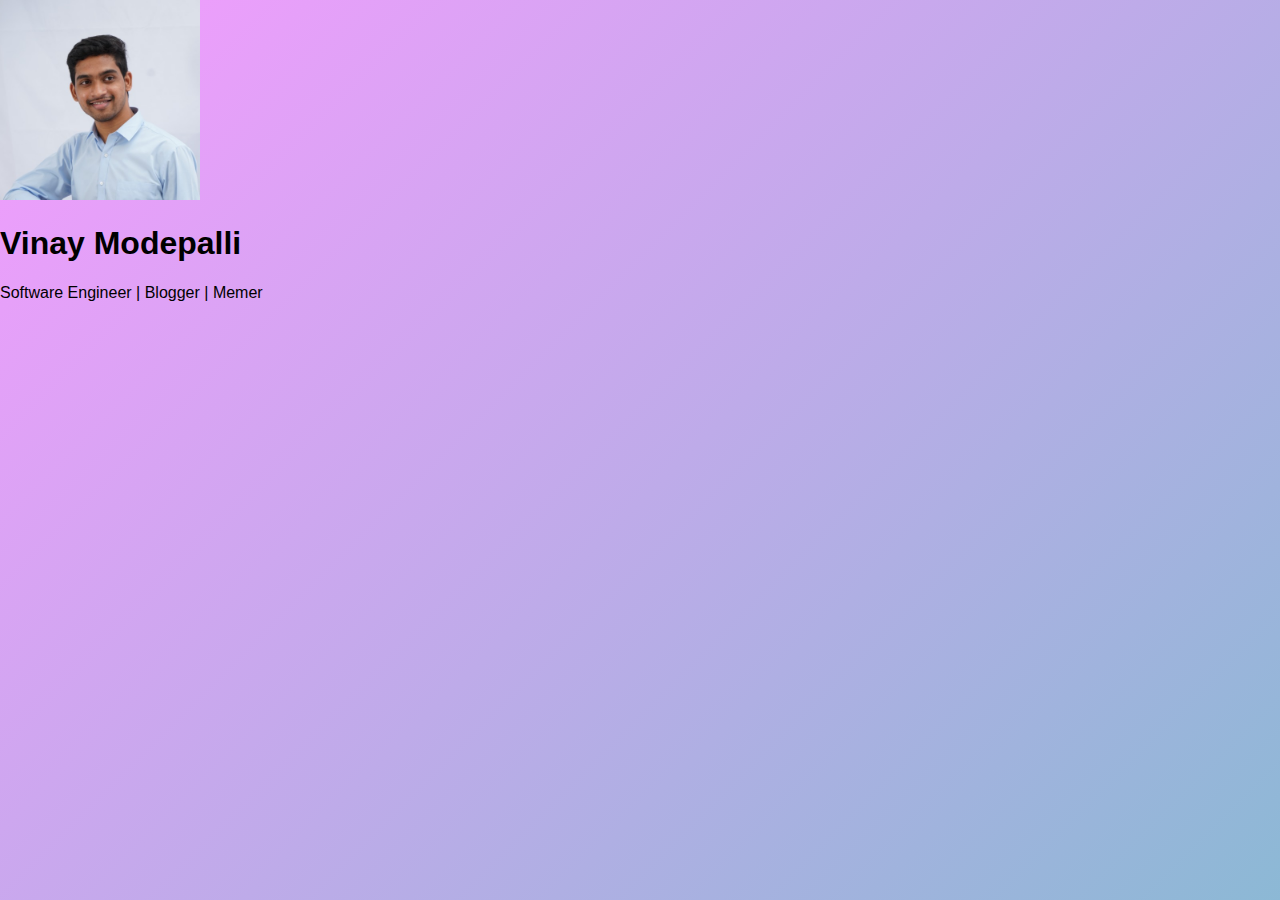
==== index.html @ 12bc7163 "First commit" ====
<!doctype html>
<html lang="en">
  <head>
    <meta charset="utf-8">
    <meta name="viewport" content="width=device-width, initial-scale=1">
    <title>Vinay Modepalli</title>
    <link href="https://cdn.jsdelivr.net/npm/bootstrap@5.2.0/dist/css/bootstrap.min.css" rel="stylesheet" integrity="sha384-gH2yIJqKdNHPEq0n4Mqa/HGKIhSkIHeL5AyhkYV8i59U5AR6csBvApHHNl/vI1Bx" crossorigin="anonymous">
    <link rel="stylesheet" href="https://cdnjs.cloudflare.com/ajax/libs/font-awesome/6.1.2/css/all.min.css" integrity="sha512-1sCRPdkRXhBV2PBLUdRb4tMg1w2YPf37qatUFeS7zlBy7jJI8Lf4VHwWfZZfpXtYSLy85pkm9GaYVYMfw5BC1A==" crossorigin="anonymous" referrerpolicy="no-referrer" />
    <link rel="stylesheet" href="style.css">
    <style>
        
    </style>
  </head>
  <body>

    <!--Navbar Begin-
    <nav class="navbar navbar-expand-lg bg-light">
        <div class="container">
          <a class="navbar-brand" href="#">Vinay Modepalli</a>
          <button class="navbar-toggler" type="button" data-bs-toggle="collapse" data-bs-target="#navbarTogglerDemo02" aria-controls="navbarTogglerDemo02" aria-expanded="false" aria-label="Toggle navigation">
            <span class="navbar-toggler-icon"></span>
          </button>
          <div class="collapse navbar-collapse" id="navbarTogglerDemo02">
            <ul class="navbar-nav ms-auto mb-2 mb-lg-0">
                <!--changed above class from me-auto to ms-auto--><!--
              <li class="nav-item">
                <a class="nav-link active" aria-current="page" href="#">Home</a>
              </li>
              <li class="nav-item">
                <a class="nav-link" href="#">Link</a>
              </li>
              <li class="nav-item">
                <a class="nav-link disabled">Disabled</a>
              </li>
            </ul>

          </div>
        </div>
      </nav>
    --><!--Navbar End-->
    <div class="wrapper">
    <section class="container-fluid h-100 d-flex align-items-center justify-content-center home " id="home" style="background-color: #Fff">
        <div class="row">
            <div class="col my-auto text-center text-light">
                <div class="header-img mb-4 ">
                    <img src="/img/vinay.jpg" class="rounded-circle img-fluid shadow-lg" width="200px" alt="">
                </div>
                <h1 class="">Vinay Modepalli</h1>
                <p class="my-2 poppins-200">Software Engineer | Blogger | Memer</p>
                <div class="social mt-4">
                    <a href="" target="_blank"><i class="fa-solid fa-envelope"></i></a>
                    <a href="" target="_blank"><i class="fa-brands fa-github"></i></a>
                    <a href="" target="_blank"><i class="fa-brands fa-linkedin"></i></a>
                    <a href="" target="_blank"><i class="fa-brands fa-twitter"></i></a>
                    <a href="" target="_blank"><i class="fa-brands fa-instagram"></i></a>
                    <a href="" target="_blank"><i class="fa-brands fa-youtube"></i></a>
                    <a href="" target="_blank"><i class="fa-solid fa-notebook"></i></a>
                </div>
            </div>
        </div>
    </section>

    <!--About Begin-->
    <section class="container-fluid h-100 d-flex align-items-center justify-content-center " id="home" style="background-color: rgb(255, 245, 197)">
        <div class="row justify-content-center">
            <div class="col-lg-7 col-md-10 my-auto ">
                <h2 class="text-center">About</h2>
                <p class="mt-1 poppins-400 text-justify">I'm Vinay & I graduated in 2021 with Computer Science degree. Currently I have a job, but am open to a new software engineering/startup opportunities. If you think I'm a good fit, please contact me.</p>
                
            </div>
        </div>
    </section>
    <!--About End-->

    <!--Skills Begin-->
    <section class="container-fluid h-100 d-flex align-items-center justify-content-center " id="home" style="background-color: rgb(169, 243, 137)">
        <div class="row justify-content-center">
            <div class="col-lg-7 col-md-10 my-auto ">
                <h2 class="text-center">Skills</h2>
                <p class="mt-1 poppins-400 text-justify">I'm Vinay & I graduated in 2021 with Computer Science degree. Currently I have a job, but am open to any new software engineering/startup opportunities. If you think I'm a good fit, please contact me.</p>
                <div class="container skills-div">
                    <div class="row">
                        <div class="col">
                            <div class="skill "><i class="fa-solid fa-database"></i> MySQL</div>
                            <div class="skill "><i class="fa-brands fa-html5"></i> HTML/CSS</div>
                            <div class="skill "><i class="fa-brands fa-square-js"></i> JavaScript</div>
                            <div class="skill "><i class="fa-brands fa-react"></i> React JS</div>
                            <div class="skill ">C/C++</div>
                            <div class="skill "><i class="fa-brands fa-python"></i> Python</div>
                            <div class="skill "><i class="fa-brands fa-java"></i> Java</div>
                        </div>
                    </div>
                </div>
            </div>
        </div>
    </section>
    <!--Skills End-->
    <section class="container-fluid h-100 d-flex align-items-center justify-content-center " id="home" style="background-color: rgb(255, 245, 197)">
        <div class="row justify-content-center">
            <div class="col-lg-7 col-md-10 my-auto ">
                <h2 class="text-center">Why Did I Chose CS ?</h2>
                <p class="mt-1 poppins-400 text-justify">Why did I chose CS? If you have watched the Steve Jobs movie, in the endng scene, Michael Fassbender sees her daughter carrying music cassettes in her bag and says to her - "Gotta put music in your pocket. 100 songs. 1000 songs. Somewhere between 500 & 1000 songs right in your pocket, because I can't stand looking at that inexplicable Walkman anymore. You're carrying around a brick playing cassette tape. We're not savages. So I'm gonna put a thousand songs in your pocket." And that's how the ipod was born(as per the movie). Innovation begins at looking and asking. We're lucky to be born and living in the best time of human civilization. In a world where demand for technology is increasing steadily every day, I aim to be part of its innovation and leave my symbol in this era.</p>
            </div>
        </div>
    </section>
</div>
    <!--Why Begin-->
    
    <!--Why End-->
    <script src="https://cdn.jsdelivr.net/npm/bootstrap@5.2.0/dist/js/bootstrap.bundle.min.js" integrity="sha384-A3rJD856KowSb7dwlZdYEkO39Gagi7vIsF0jrRAoQmDKKtQBHUuLZ9AsSv4jD4Xa" crossorigin="anonymous"></script>
  </body>
</html>
---- style.css ----
html, body {
    height: 100%;
}
body{
    width: 100vw;
    height: 100vh;
    margin:0
}
.wrapper{
    width: 100%;
    height: 100%;
    scroll-snap-type: y mandatory;
    overflow-y: scroll;
    
}
section{
    scroll-snap-align: start;
}
@import url('https://fonts.googleapis.com/css2?family=Poppins:wght@100;200;400;600;800&display=swap');
h1, h2, h3{
    font-family: 'Poppins', sans-serif;
    font-weight: 600;
}
.poppins-200{
    font-family: 'Poppins', sans-serif;
    font-weight: 100;
}
.poppins-400{
    font-family: 'Poppins', sans-serif;
    font-weight: 400;
}
.parallax {
    /* Set a specific height */
    min-height: 500px; 

    /* Create the parallax scrolling effect */
    background-attachment: fixed;
    background-position: center;
    background-repeat: no-repeat;
    background-size: cover;
}
.homey{
    /* The image used */
    background-image: url("/img/neon-1.jpg");
}

.social i{
    font-size: 2rem;
    color: #fff
}
.social i:hover{
    font-size: 2rem;
    color: rgb(28, 28, 28)
}
.social a{
    padding: 3px;
}

/*for skills*/
/*
.skills-div .skill{
    display: inline-block;
    padding:20px;
    font-size: 600;
    opacity: .5;
    border: 1px solid rgb(0, 0, 0);
    border-radius: 40px;
}*/



/*gradient for home*/
.home {
	/*background: linear-gradient(-45deg, #ee7752, #e73c7e, #23a6d5, #23d5ab);*/
    background: linear-gradient(-45deg, #23a6d5, #23d5ab, rgb(245, 156, 255));    
	background-size: 400% 400%;
	animation: gradient 15s ease infinite;
	height: 100vh;
}

@keyframes gradient {
	0% {
		background-position: 0% 50%;
	}
	50% {
		background-position: 100% 50%;
	}
	100% {
		background-position: 0% 50%;
	}
}
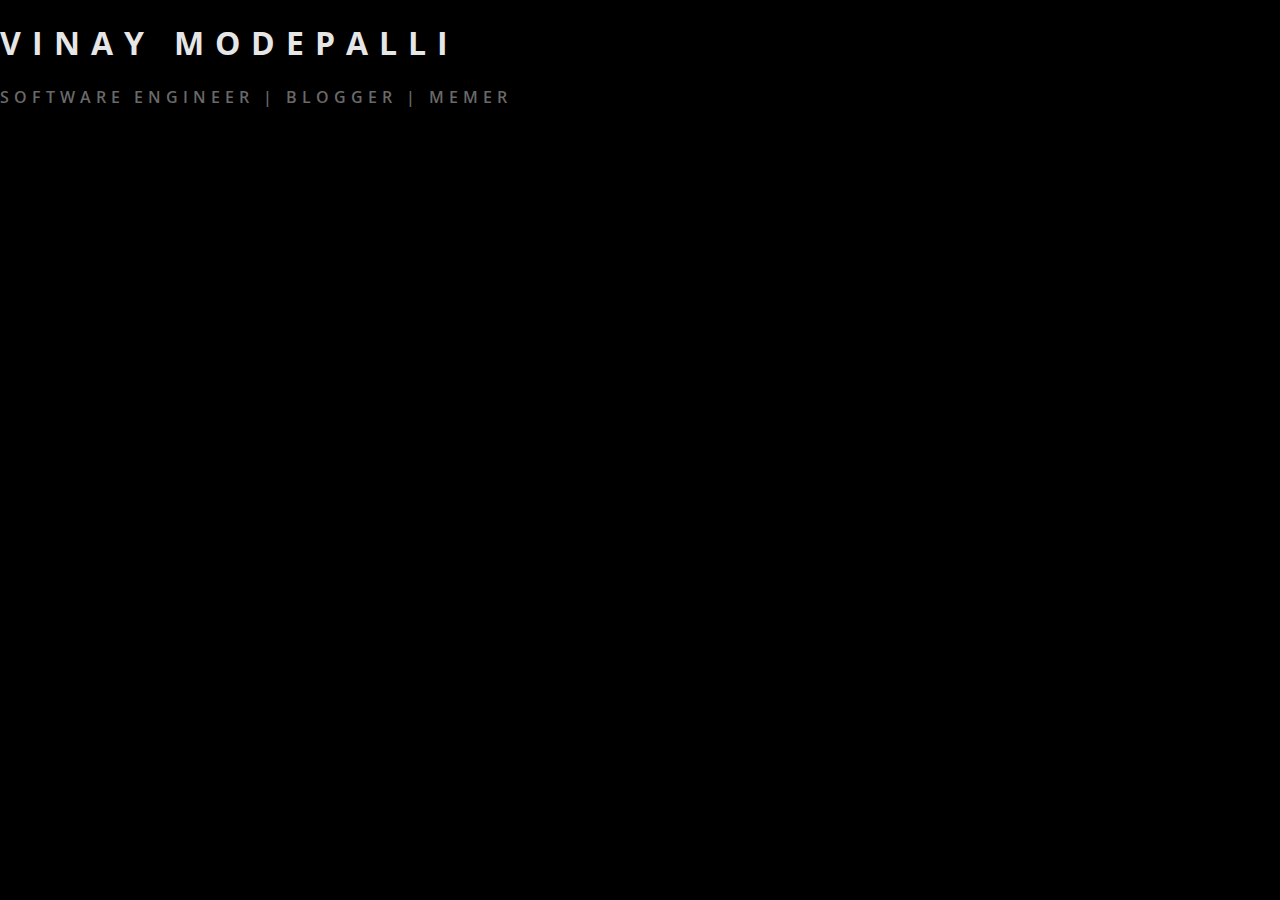
==== commit 6892a974: "Duplicated the old index and add created a fresh index page" ====
--- a/index.html
+++ b/index.html
@@ -3,10 +3,28 @@
   <head>
     <meta charset="utf-8">
     <meta name="viewport" content="width=device-width, initial-scale=1">
+    <meta name="title" content="Vinay Modepalli">
+    <meta name="description" content="Welcome! This is my personal website. You can find links for all my social handles here.">
+    <meta name="keywords" content="Vinay Modepalli, Vinay Kumar Modepalli, Modepalli Vinay, Modepalli Vinay Kumar, Vinay Kumar">
+    <meta name="robots" content="index, follow">
+    <meta http-equiv="Content-Type" content="text/html; charset=utf-8">
+    <meta name="language" content="English">
+    <meta name="author" content="Vinay Kumar Modepalli">
+
+    <meta property="og:type" content="website" />
+    <meta property="og:title" content="Vinay Modepalli" />
+    <meta property="og:description" content="Welcome! This is my personal website. You can find links for all my social handles here." />
+    <meta property="og:image" content="/img/vinay-modepalli.jpg" />
+    <meta property="og:url" content="https://vinaymodepalli.com" />
+    <meta property="og:site_name" content="Vinay Modepalli" />
+    <meta name="twitter:card" content="summary_large_image">
+    <meta property="og:site_name" content="Vinay Modepalli">
+    <meta name="twitter:image:alt" content="Vinay Modepalli">
     <title>Vinay Modepalli</title>
+    <link rel="icon" type="image/x-icon" href="/img/favicon.png">
     <link href="https://cdn.jsdelivr.net/npm/bootstrap@5.2.0/dist/css/bootstrap.min.css" rel="stylesheet" integrity="sha384-gH2yIJqKdNHPEq0n4Mqa/HGKIhSkIHeL5AyhkYV8i59U5AR6csBvApHHNl/vI1Bx" crossorigin="anonymous">
     <link rel="stylesheet" href="https://cdnjs.cloudflare.com/ajax/libs/font-awesome/6.1.2/css/all.min.css" integrity="sha512-1sCRPdkRXhBV2PBLUdRb4tMg1w2YPf37qatUFeS7zlBy7jJI8Lf4VHwWfZZfpXtYSLy85pkm9GaYVYMfw5BC1A==" crossorigin="anonymous" referrerpolicy="no-referrer" />
-    <link rel="stylesheet" href="style.css">
+    <link rel="stylesheet" href="styles.css">
     <style>
         
     </style>
@@ -39,74 +57,38 @@
       </nav>
     --><!--Navbar End-->
     <div class="wrapper">
-    <section class="container-fluid h-100 d-flex align-items-center justify-content-center home " id="home" style="background-color: #Fff">
+    <section class="container-fluid h-100 d-flex align-items-center justify-content-center home " id="home" >
         <div class="row">
-            <div class="col my-auto text-center text-light">
-                <div class="header-img mb-4 ">
-                    <img src="/img/vinay.jpg" class="rounded-circle img-fluid shadow-lg" width="200px" alt="">
-                </div>
-                <h1 class="">Vinay Modepalli</h1>
-                <p class="my-2 poppins-200">Software Engineer | Blogger | Memer</p>
-                <div class="social mt-4">
-                    <a href="" target="_blank"><i class="fa-solid fa-envelope"></i></a>
-                    <a href="" target="_blank"><i class="fa-brands fa-github"></i></a>
-                    <a href="" target="_blank"><i class="fa-brands fa-linkedin"></i></a>
-                    <a href="" target="_blank"><i class="fa-brands fa-twitter"></i></a>
-                    <a href="" target="_blank"><i class="fa-brands fa-instagram"></i></a>
-                    <a href="" target="_blank"><i class="fa-brands fa-youtube"></i></a>
-                    <a href="" target="_blank"><i class="fa-solid fa-notebook"></i></a>
+            <div class="col my-auto text-center "><!--text-dark-->
+                <h1 class="display-6 gradient-text">Vinay Modepalli</h1>
+                <p class="my-4 poppins-200 ">Software Engineer | Blogger | Memer</p>
+                <div class="social mt-3">
+                    <a href="mailto:vinay5f5@sasi.ac.in" target="_blank"><i class="fa-solid fa-envelope"></i></a>
+                    <a href="https://github.com/VinayModepalli" target="_blank"><i class="fa-brands fa-github"></i></a>
+                    <a href="https://linkedin.com/in/vinaymodepalli" target="_blank"><i class="fa-brands fa-linkedin"></i></a>
+                    <a href="https://twitter.com/vinay_modepalli" target="_blank"><i class="fa-brands fa-twitter"></i></a>
+                    <a href="https://instagram.com/vinaymodepalli" target="_blank"><i class="fa-brands fa-instagram"></i></a>
+                    <a href="https://www.youtube.com/vinaymodepalli" target="_blank"><i class="fa-brands fa-youtube"></i></a>
+                    <a href="https://blog.vinaymodepalli.com/" target="_blank"><i class="fa-solid fa-book"></i></a>
+                    <a href="https://www.hackerrank.com/vinaymodepalli" target="_blank"><i class="fa-brands fa-hackerrank"></i></a>
                 </div>
             </div>
         </div>
     </section>
 
     <!--About Begin-->
-    <section class="container-fluid h-100 d-flex align-items-center justify-content-center " id="home" style="background-color: rgb(255, 245, 197)">
-        <div class="row justify-content-center">
-            <div class="col-lg-7 col-md-10 my-auto ">
-                <h2 class="text-center">About</h2>
-                <p class="mt-1 poppins-400 text-justify">I'm Vinay & I graduated in 2021 with Computer Science degree. Currently I have a job, but am open to a new software engineering/startup opportunities. If you think I'm a good fit, please contact me.</p>
-                
-            </div>
-        </div>
-    </section>
+
     <!--About End-->
 
     <!--Skills Begin-->
-    <section class="container-fluid h-100 d-flex align-items-center justify-content-center " id="home" style="background-color: rgb(169, 243, 137)">
-        <div class="row justify-content-center">
-            <div class="col-lg-7 col-md-10 my-auto ">
-                <h2 class="text-center">Skills</h2>
-                <p class="mt-1 poppins-400 text-justify">I'm Vinay & I graduated in 2021 with Computer Science degree. Currently I have a job, but am open to any new software engineering/startup opportunities. If you think I'm a good fit, please contact me.</p>
-                <div class="container skills-div">
-                    <div class="row">
-                        <div class="col">
-                            <div class="skill "><i class="fa-solid fa-database"></i> MySQL</div>
-                            <div class="skill "><i class="fa-brands fa-html5"></i> HTML/CSS</div>
-                            <div class="skill "><i class="fa-brands fa-square-js"></i> JavaScript</div>
-                            <div class="skill "><i class="fa-brands fa-react"></i> React JS</div>
-                            <div class="skill ">C/C++</div>
-                            <div class="skill "><i class="fa-brands fa-python"></i> Python</div>
-                            <div class="skill "><i class="fa-brands fa-java"></i> Java</div>
-                        </div>
-                    </div>
-                </div>
-            </div>
-        </div>
-    </section>
+    
     <!--Skills End-->
-    <section class="container-fluid h-100 d-flex align-items-center justify-content-center " id="home" style="background-color: rgb(255, 245, 197)">
-        <div class="row justify-content-center">
-            <div class="col-lg-7 col-md-10 my-auto ">
-                <h2 class="text-center">Why Did I Chose CS ?</h2>
-                <p class="mt-1 poppins-400 text-justify">Why did I chose CS? If you have watched the Steve Jobs movie, in the endng scene, Michael Fassbender sees her daughter carrying music cassettes in her bag and says to her - "Gotta put music in your pocket. 100 songs. 1000 songs. Somewhere between 500 & 1000 songs right in your pocket, because I can't stand looking at that inexplicable Walkman anymore. You're carrying around a brick playing cassette tape. We're not savages. So I'm gonna put a thousand songs in your pocket." And that's how the ipod was born(as per the movie). Innovation begins at looking and asking. We're lucky to be born and living in the best time of human civilization. In a world where demand for technology is increasing steadily every day, I aim to be part of its innovation and leave my symbol in this era.</p>
-            </div>
-        </div>
-    </section>
-</div>
+
     <!--Why Begin-->
     
     <!--Why End-->
     <script src="https://cdn.jsdelivr.net/npm/bootstrap@5.2.0/dist/js/bootstrap.bundle.min.js" integrity="sha384-A3rJD856KowSb7dwlZdYEkO39Gagi7vIsF0jrRAoQmDKKtQBHUuLZ9AsSv4jD4Xa" crossorigin="anonymous"></script>
+ 
+    <script src="/scripts.js"></script>
   </body>
 </html>--- a/styles.css
+++ b/styles.css
@@ -0,0 +1,54 @@
+@import url('https://fonts.googleapis.com/css2?family=Open+Sans:wght@300;400;600;700;800&display=swap');
+html, body {
+    height: 100%;
+}
+body{
+    width: 100vw;
+    height: 100vh;
+    margin:0;
+    font-family: 'Open Sans', sans-serif;
+    background-color: #000000;
+    color:rgb(230, 230, 230)
+
+}
+.wrapper{
+    width: 100%;
+    height: 100%;
+    scroll-snap-type: y mandatory;
+    overflow-y: scroll;
+    
+}
+
+h1{
+    font-weight: 700 !important;
+    letter-spacing: 11px;
+    text-transform: uppercase;
+    transition: letter-spacing 0.66s ease-out, font-size 0.5s ease-out;
+}
+h1:hover{
+    letter-spacing: 16px;
+}
+p{
+    font-weight: 600 !important;
+    text-transform: uppercase;
+    letter-spacing: 5px;
+    color: rgb(105, 105, 105);
+    font-size: 1rem !important;
+    transition: letter-spacing 0.66s ease-out, font-size 0.5s ease-out;
+}
+
+
+.social i{
+    font-size: 2rem;
+    color: rgb(126, 126, 126);
+    transition: color 0.66s ease-out, font-size 0.3s ease-out;
+}
+.social i:hover{
+    font-size: 2.3rem;
+    color: rgb(255, 255, 255)
+}
+.social a{
+    padding: 5px;
+}
+
+
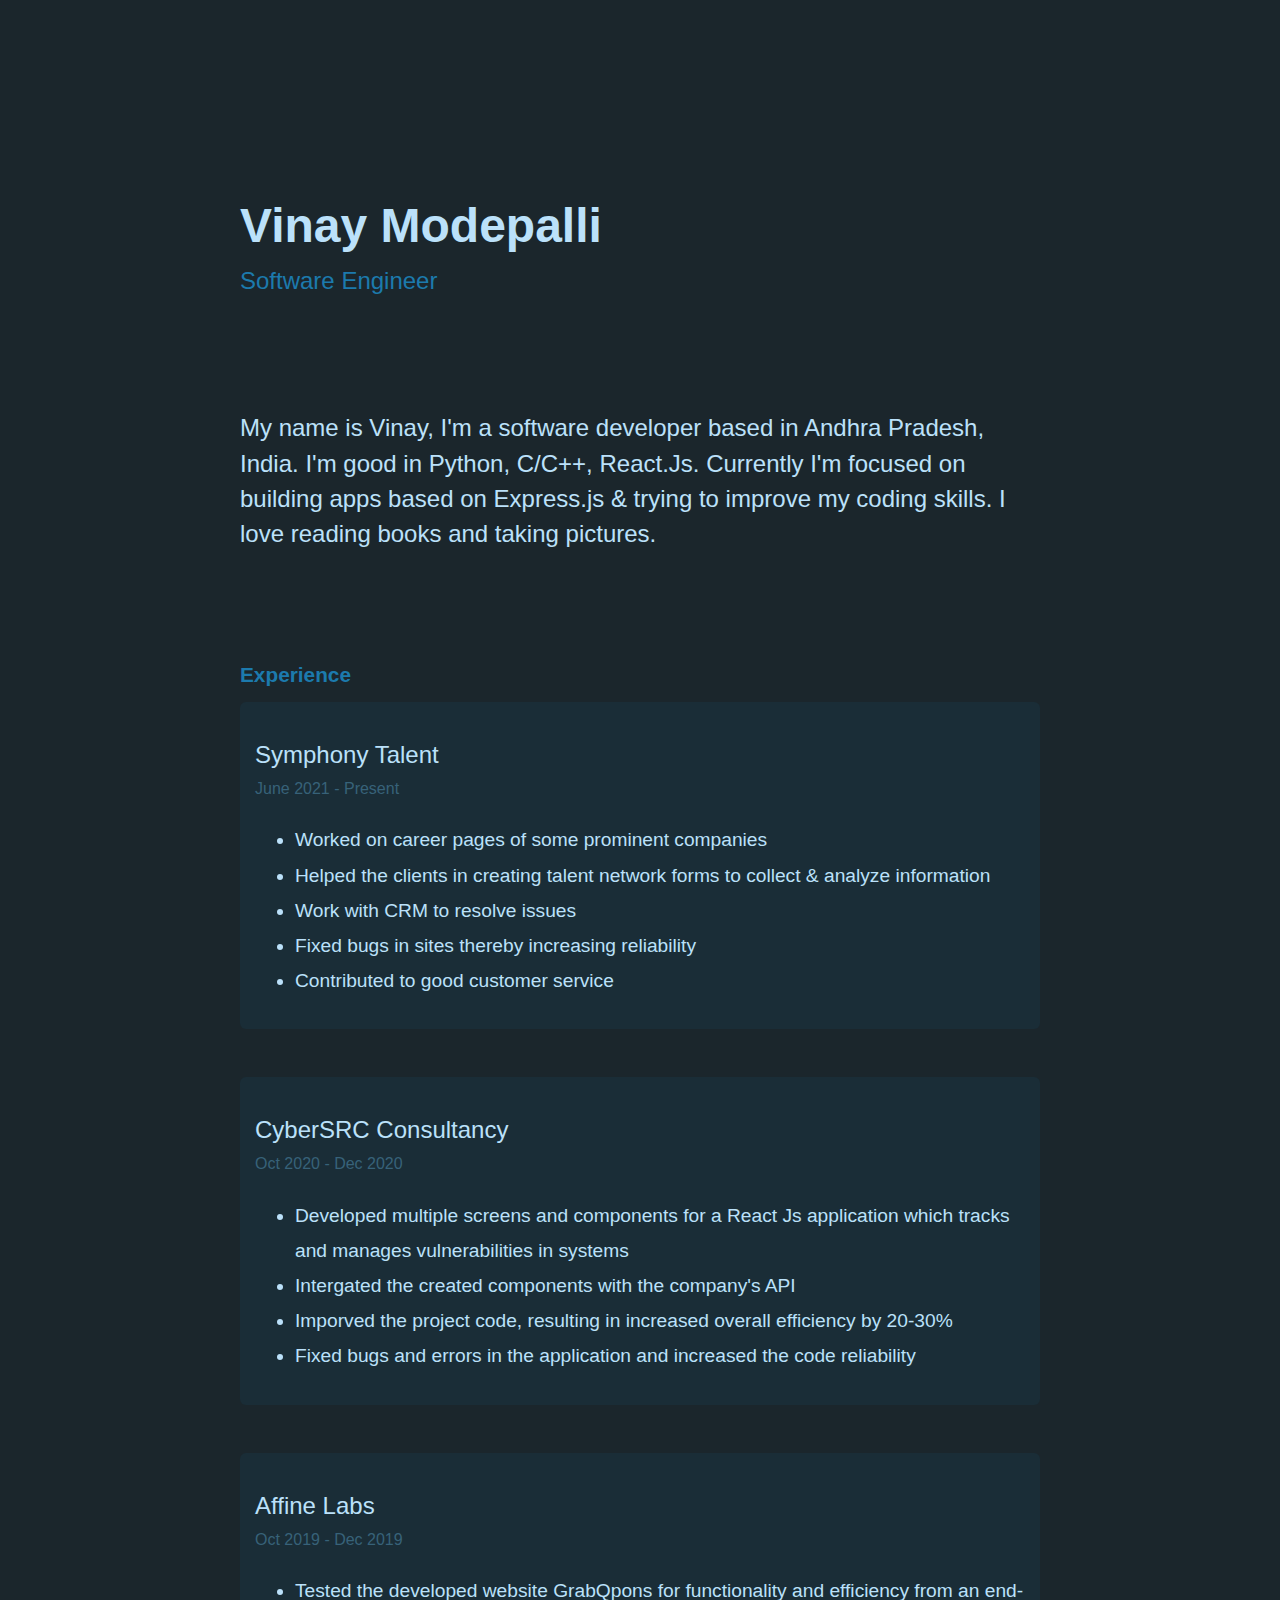
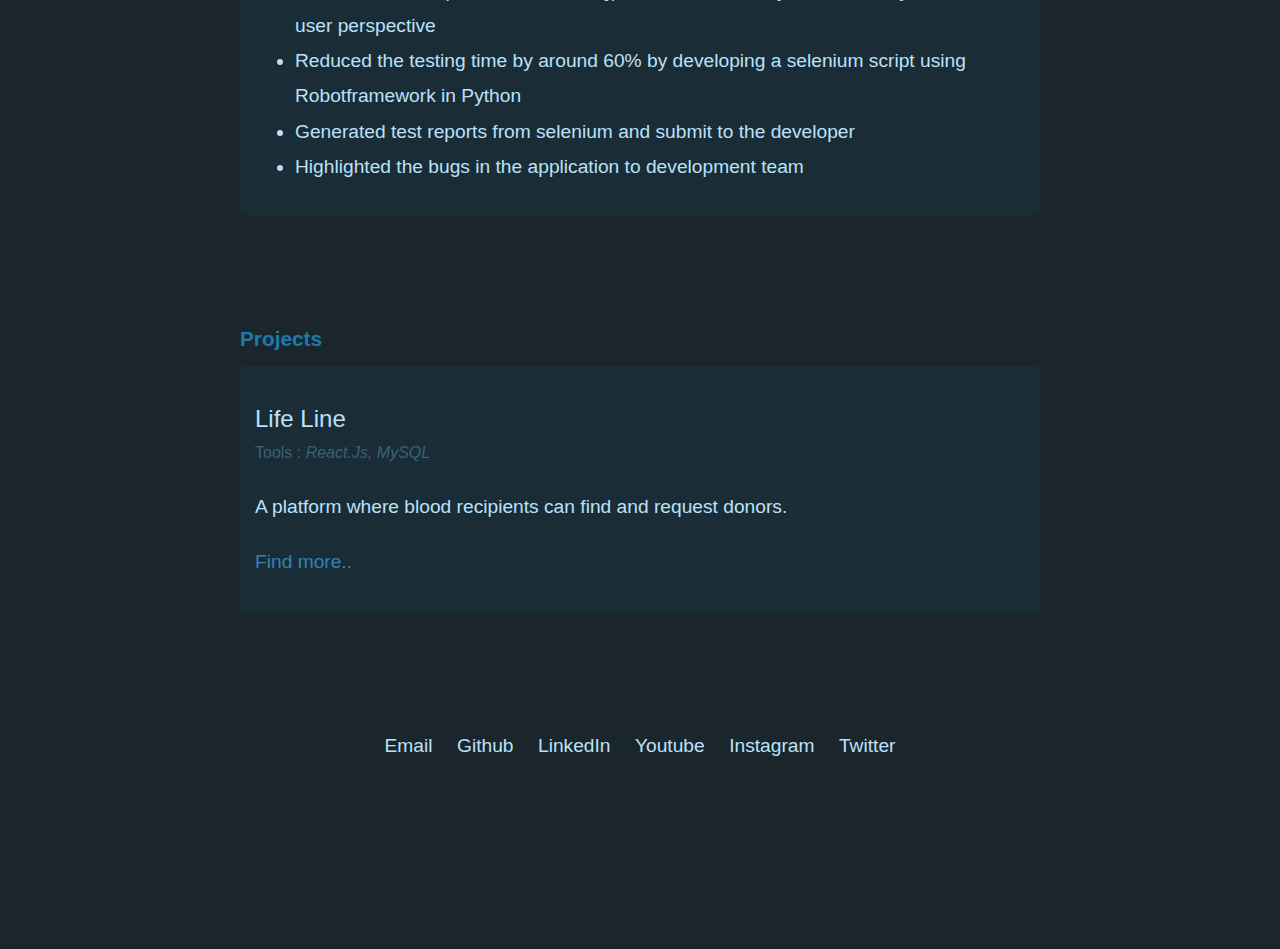
==== commit 88d2d292: "change template" ====
--- a/index.html
+++ b/index.html
@@ -1,8 +1,9 @@
-<!doctype html>
 <html lang="en">
-  <head>
-    <meta charset="utf-8">
-    <meta name="viewport" content="width=device-width, initial-scale=1">
+<head>
+    <meta charset="UTF-8">
+    <meta http-equiv="X-UA-Compatible" content="IE=edge">
+    <meta name="viewport" content="width=device-width, initial-scale=1.0">
+
     <meta name="title" content="Vinay Modepalli">
     <meta name="description" content="Welcome! This is my personal website. You can find links for all my social handles here.">
     <meta name="keywords" content="Vinay Modepalli, Vinay Kumar Modepalli, Modepalli Vinay, Modepalli Vinay Kumar, Vinay Kumar">
@@ -20,75 +21,93 @@
     <meta name="twitter:card" content="summary_large_image">
     <meta property="og:site_name" content="Vinay Modepalli">
     <meta name="twitter:image:alt" content="Vinay Modepalli">
+    <link rel="icon" type="image/x-icon" href="/img/favicon.png">
+
     <title>Vinay Modepalli</title>
-    <link rel="icon" type="image/x-icon" href="/img/favicon.png">
-    <link href="https://cdn.jsdelivr.net/npm/bootstrap@5.2.0/dist/css/bootstrap.min.css" rel="stylesheet" integrity="sha384-gH2yIJqKdNHPEq0n4Mqa/HGKIhSkIHeL5AyhkYV8i59U5AR6csBvApHHNl/vI1Bx" crossorigin="anonymous">
-    <link rel="stylesheet" href="https://cdnjs.cloudflare.com/ajax/libs/font-awesome/6.1.2/css/all.min.css" integrity="sha512-1sCRPdkRXhBV2PBLUdRb4tMg1w2YPf37qatUFeS7zlBy7jJI8Lf4VHwWfZZfpXtYSLy85pkm9GaYVYMfw5BC1A==" crossorigin="anonymous" referrerpolicy="no-referrer" />
     <link rel="stylesheet" href="styles.css">
-    <style>
+    <link rel="stylesheet" href="https://cdnjs.cloudflare.com/ajax/libs/font-awesome/6.1.2/css/all.min.css" integrity="sha512-1sCRPdkRXhBV2PBLUdRb4tMg1w2YPf37qatUFeS7zlBy7jJI8Lf4VHwWfZZfpXtYSLy85pkm9GaYVYMfw5BC1A==" crossorigin="anonymous" referrerpolicy="no-referrer">
+</head>
+<body>
+    <section class="title">
+        <h1>Vinay Modepalli</h1>
+        <!--<span><i class="fa-solid fa-bolt-lightning"></i></span>-->
+        <p>Software Engineer</p>
+    </section>
+    <section class="about">
+        <!--
+        <div class="title-box">
+            <h2 class="title">About</h2>
+        </div>
+        -->
+        <p>My name is Vinay, I'm a software developer based in Andhra Pradesh, India. I'm good in Python, C/C++, React.Js. Currently I'm focused on building apps based on Express.js & trying to improve my coding skills. I love reading books and taking pictures.</p>
+    </section>
+    <section class="experience">
+        <div class="title-box">
+            <h2 class="title">Experience</h2>
+        </div>
+        <div class="job box">
+            <h3 class="title-2">Symphony Talent</h3>
+            <p class="time">June 2021 - Present</p>
+            <div class="job-desc">
+                <ul>
+                    <li>Worked on career pages of some prominent companies</li>
+                    <li>Helped the clients in creating talent network forms to collect & analyze information</li>
+                    <li>Work with CRM to resolve issues</li>
+                    <li>Fixed bugs in sites thereby increasing reliability</li>
+                    <li>Contributed to good customer service</li>
+                </ul>
+            </div>
+        </div>
         
-    </style>
-  </head>
-  <body>
+        <div class="job box">
+            <h3 class="title-2">CyberSRC Consultancy</h3>
+            <p class="time">Oct 2020 - Dec 2020</p>
+            <div class="job-desc">
+                <ul>
+                    <li>Developed multiple screens and components for a React Js application which tracks and manages vulnerabilities in systems</li>
+                    <li>Intergated the created components with the company's API</li>
+                    <li>Imporved the project code, resulting in increased overall efficiency by 20-30%</li>
+                    <li>Fixed bugs and errors in the application and increased the code reliability</li>
+                </ul>
+            </div>
+        </div>
 
-    <!--Navbar Begin-
-    <nav class="navbar navbar-expand-lg bg-light">
-        <div class="container">
-          <a class="navbar-brand" href="#">Vinay Modepalli</a>
-          <button class="navbar-toggler" type="button" data-bs-toggle="collapse" data-bs-target="#navbarTogglerDemo02" aria-controls="navbarTogglerDemo02" aria-expanded="false" aria-label="Toggle navigation">
-            <span class="navbar-toggler-icon"></span>
-          </button>
-          <div class="collapse navbar-collapse" id="navbarTogglerDemo02">
-            <ul class="navbar-nav ms-auto mb-2 mb-lg-0">
-                <!--changed above class from me-auto to ms-auto--><!--
-              <li class="nav-item">
-                <a class="nav-link active" aria-current="page" href="#">Home</a>
-              </li>
-              <li class="nav-item">
-                <a class="nav-link" href="#">Link</a>
-              </li>
-              <li class="nav-item">
-                <a class="nav-link disabled">Disabled</a>
-              </li>
-            </ul>
-
-          </div>
-        </div>
-      </nav>
-    --><!--Navbar End-->
-    <div class="wrapper">
-    <section class="container-fluid h-100 d-flex align-items-center justify-content-center home " id="home" >
-        <div class="row">
-            <div class="col my-auto text-center "><!--text-dark-->
-                <h1 class="display-6 gradient-text">Vinay Modepalli</h1>
-                <p class="my-4 poppins-200 ">Software Engineer | Blogger | Memer</p>
-                <div class="social mt-3">
-                    <a href="mailto:vinay5f5@sasi.ac.in" target="_blank"><i class="fa-solid fa-envelope"></i></a>
-                    <a href="https://github.com/VinayModepalli" target="_blank"><i class="fa-brands fa-github"></i></a>
-                    <a href="https://linkedin.com/in/vinaymodepalli" target="_blank"><i class="fa-brands fa-linkedin"></i></a>
-                    <a href="https://twitter.com/vinay_modepalli" target="_blank"><i class="fa-brands fa-twitter"></i></a>
-                    <a href="https://instagram.com/vinaymodepalli" target="_blank"><i class="fa-brands fa-instagram"></i></a>
-                    <a href="https://www.youtube.com/vinaymodepalli" target="_blank"><i class="fa-brands fa-youtube"></i></a>
-                    <a href="https://blog.vinaymodepalli.com/" target="_blank"><i class="fa-solid fa-book"></i></a>
-                    <a href="https://www.hackerrank.com/vinaymodepalli" target="_blank"><i class="fa-brands fa-hackerrank"></i></a>
-                </div>
+        <div class="job box">
+            <h3 class="title-2">Affine Labs</h3>
+            <p class="time">Oct 2019 - Dec 2019</p>
+            <div class="job-desc">
+                <ul>
+                    <li>Tested the developed website GrabQpons for functionality and efficiency from an end-user perspective</li>
+                    <li>Reduced the testing time by around 60% by developing a selenium script using Robotframework in Python</li>
+                    <li>Generated test reports from selenium and submit to the developer</li>
+                    <li>Highlighted the bugs in the application to development team</li>
+                </ul>
             </div>
         </div>
     </section>
 
-    <!--About Begin-->
-
-    <!--About End-->
-
-    <!--Skills Begin-->
-    
-    <!--Skills End-->
-
-    <!--Why Begin-->
-    
-    <!--Why End-->
-    <script src="https://cdn.jsdelivr.net/npm/bootstrap@5.2.0/dist/js/bootstrap.bundle.min.js" integrity="sha384-A3rJD856KowSb7dwlZdYEkO39Gagi7vIsF0jrRAoQmDKKtQBHUuLZ9AsSv4jD4Xa" crossorigin="anonymous"></script>
- 
-    <script src="/scripts.js"></script>
-  </body>
+    <section class="projects">
+        <div class="title-box">
+            <h2 class="title">Projects</h2>
+        </div>
+        <div class="project box">
+            <h3 class="title-2">Life Line</h3>
+            <p class="time">Tools : <em>React.Js, MySQL</em></p>
+            <div class="proj-desc">
+                <p>A platform where blood recipients can find and request donors.</p>
+                <p><a href="https://github.com/VinayModepalli/lifeline" target="_blank">Find more..</a></p>
+            </div>
+        </div>
+    </section>
+    <section class="social">
+        <div>
+            <li><a href="mailto:vinay5f5@sasi.ac.in" target="_blank"><i class="fa-solid fa-envelope"></i> Email</a></li>
+            <li><a href="https://github.com/VinayModepalli" target="_blank"><i class="fa-brands fa-github"></i> Github</a></li>
+            <li><a href="https://linkedin.com/in/vinaymodepalli" target="_blank"><i class="fa-brands fa-linkedin"></i> LinkedIn</a></li>
+            <li><a href="https://youtube.com/vinaymodepalli" target="_blank"><i class="fa-brands fa-youtube"></i> Youtube</a></li>
+            <li><a href="https://www.instagram.com/vinaymodepalli/" target="_blank"><i class="fa-brands fa-instagram"></i> Instagram</a></li>
+            <li><a href="https://twitter.com/vinay_modepalli" target="_blank"><i class="fa-brands fa-twitter"></i> Twitter</a></li>
+        </div>
+    </section>
+</body>
 </html>--- a/styles.css
+++ b/styles.css
@@ -1,54 +1,121 @@
-@import url('https://fonts.googleapis.com/css2?family=Open+Sans:wght@300;400;600;700;800&display=swap');
-html, body {
-    height: 100%;
+html, body{
+    margin:0;
+    padding: 20px;
+    
 }
 body{
-    width: 100vw;
-    height: 100vh;
-    margin:0;
-    font-family: 'Open Sans', sans-serif;
-    background-color: #000000;
-    color:rgb(230, 230, 230)
+    max-width: 800px;
+    margin:    30px auto;
+    /*background: rgb(33, 33, 33);*/
+    background: #1B262C;
+    /*color: rgb(217, 215, 215);*/
+    color: #BBE1FA;
+    font-family: Arial, Helvetica, sans-serif;
+}
+
+section{
+    margin-top: 6rem;
+    margin-bottom: 7rem;
+}
+p{
+    font-size: 1.5rem ;
+    line-height: 2.2rem;
+}
+
+h1{
+    font-family: Arial, Helvetica, sans-serif;
+    font-size: 3rem;
+    margin-bottom: 10px;
+    display: inline-block;
+}
+/*.title-box{
+    background: rgb(33,38,45);
+    border: 1px solid rgb(0, 49, 105);
+    padding: 6px;
+    border-radius: 10px;
+    width: fit-content
+}*/
+h2{
+    font-family: Arial, Helvetica, sans-serif;
+    font-size: 1.3rem;
+    font-weight: 600;
+    /*color: rgb(12, 96, 191);*/
+    color: #1c7aad;
+    display: inline;
+    margin-bottom: 15px;
+}
+h3{
+    font-family: Arial, Helvetica, sans-serif;
+    font-size: 1.5rem;
+    /*color: rgb(217, 215, 215);*/
+    font-weight: 100;
+    margin-bottom: 2px;
+}
+p.time{
+    color: #376279;
+    font-size: 1rem;
+    margin-top: 2px;
+}
+.job-desc li{
+    line-height: 2.2rem;
+    font-size: 1.2rem;
+    /*color: rgb(191, 190, 190);*/
+    /*color: #c2eaff;*/
+    color: #BBE1FA; /*dulling this color #BBE1FA;*/
 
 }
-.wrapper{
-    width: 100%;
-    height: 100%;
-    scroll-snap-type: y mandatory;
-    overflow-y: scroll;
+.title p{
+    /*color: rgb(12, 96, 191);*/
+    color: #1c7aad;
+    margin-top: 0px;
+    font-family: Verdana, Geneva, Tahoma, sans-serif;
+}
+
+.box{
+    margin-top: 15px;
+    padding: 15px;
+    border-radius: 6px;
+    /*background: #333;*/
+    background: #1a2d37;
+    margin-bottom: 3rem;
+}
+
+.title-2{
     
 }
 
-h1{
-    font-weight: 700 !important;
-    letter-spacing: 11px;
-    text-transform: uppercase;
-    transition: letter-spacing 0.66s ease-out, font-size 0.5s ease-out;
+.social{
+    text-align: center;
 }
-h1:hover{
-    letter-spacing: 16px;
+.social a{
+    text-decoration: none;
+    color: #BBE1FA;
 }
-p{
-    font-weight: 600 !important;
-    text-transform: uppercase;
-    letter-spacing: 5px;
-    color: rgb(105, 105, 105);
-    font-size: 1rem !important;
-    transition: letter-spacing 0.66s ease-out, font-size 0.5s ease-out;
+.social a:hover{
+    color:#0F4C75
+}
+.social ul{
+    list-style: none;
+    padding: 10px;
+}
+.social li{
+    display: inline-block;
+    margin: 10px;
+    text-align: center;
+    font-size: 1.2rem;
 }
 
 
-.social i{
-    font-size: 2rem;
-    color: rgb(126, 126, 126);
-    transition: color 0.66s ease-out, font-size 0.3s ease-out;
-}
-.social i:hover{
-    font-size: 2.3rem;
-    color: rgb(255, 255, 255)
-}
-.social a{
-    padding: 5px;
+
+.title .fa-bolt-lightning{
+    color: rgb(219, 203, 23);
+    font-size: 2.5rem;
 }
 
-
+.projects .proj-desc p{
+    font-size: 1.2rem;
+}
+.projects a{
+    text-decoration: none;
+    color: #3282B8;
+}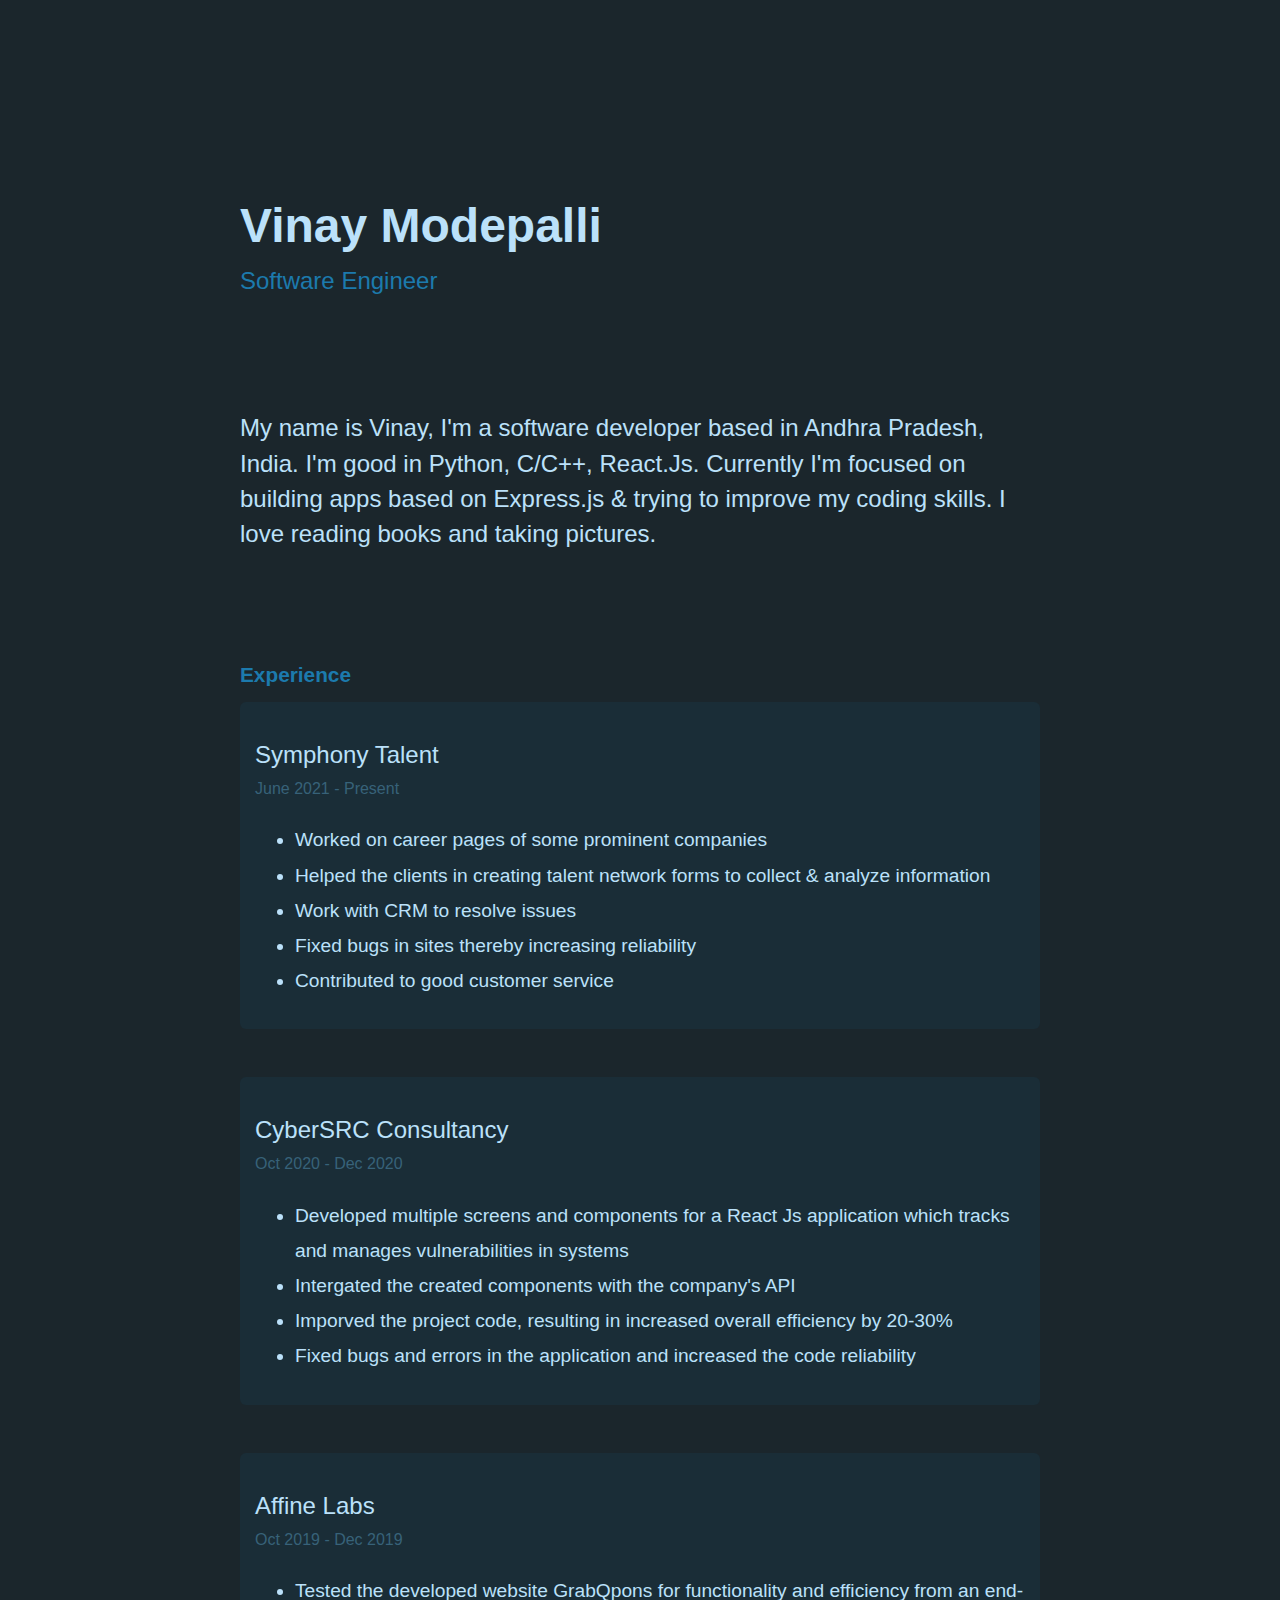
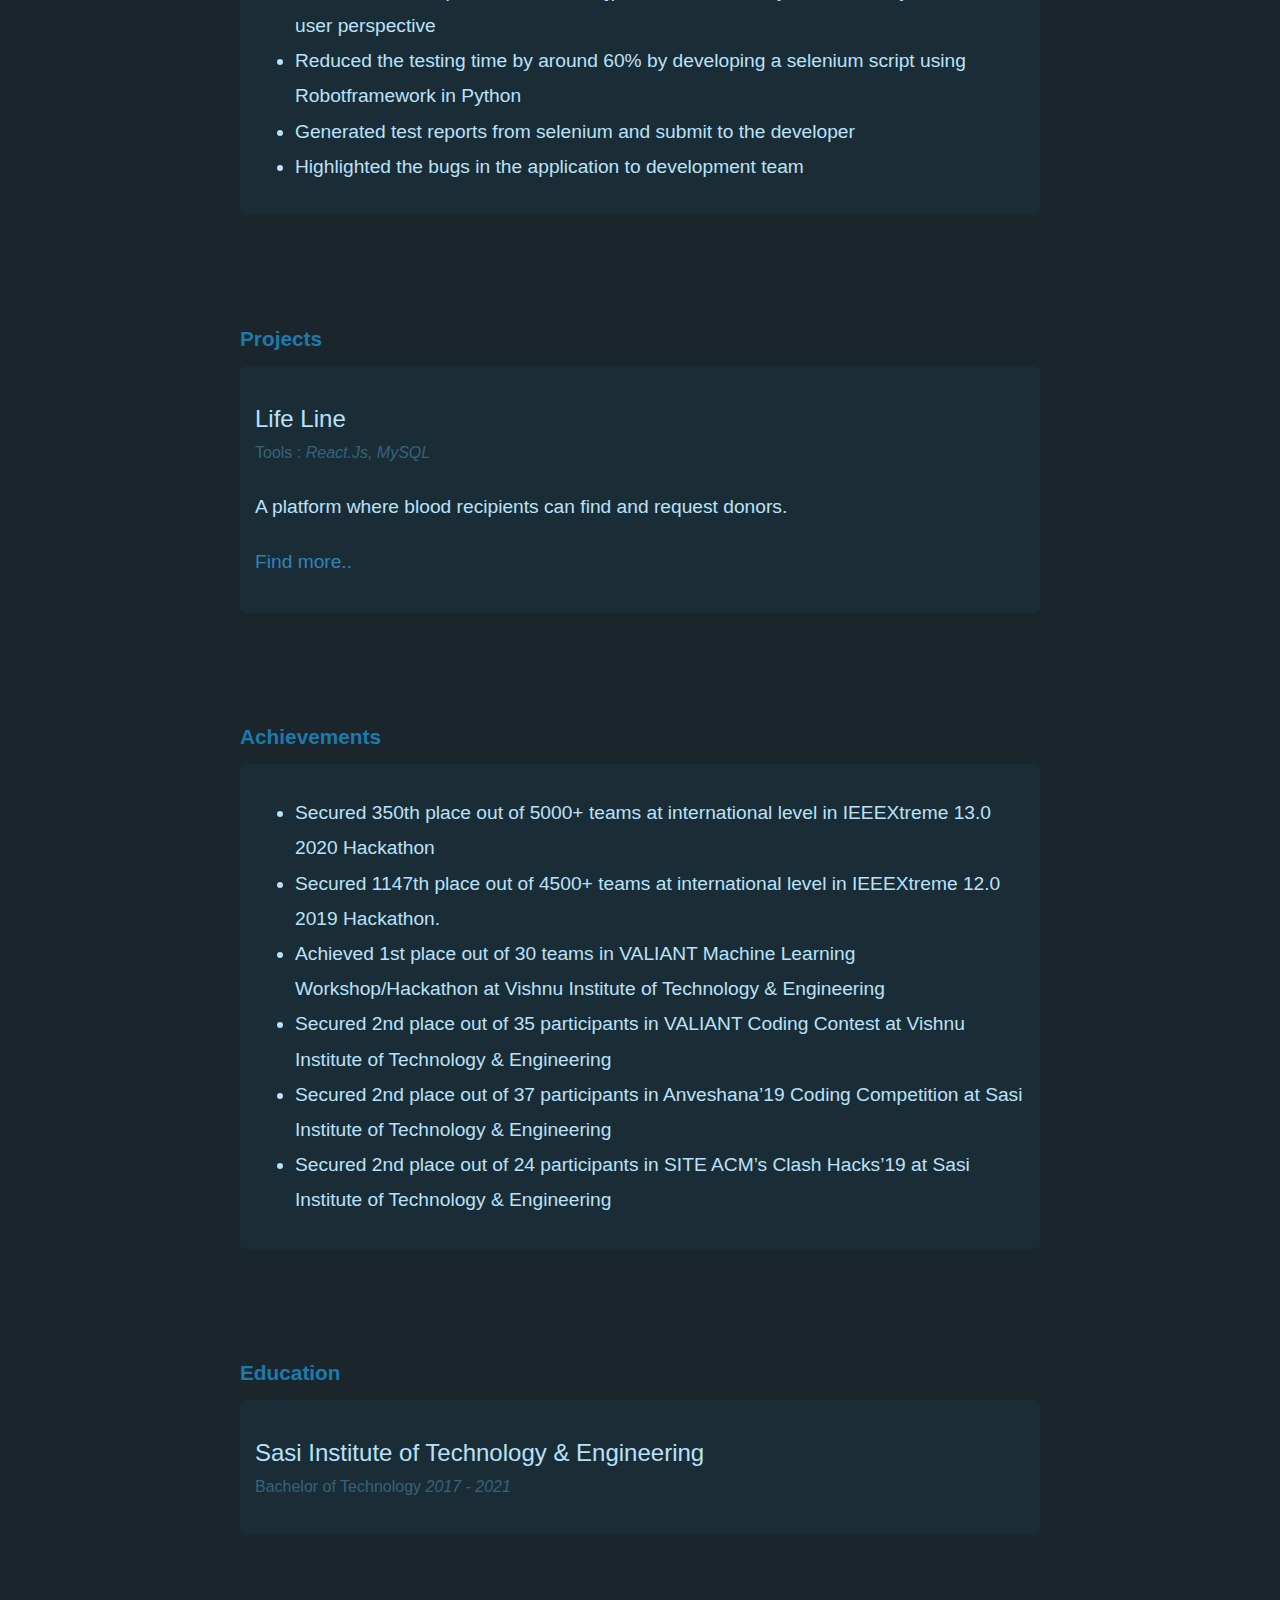
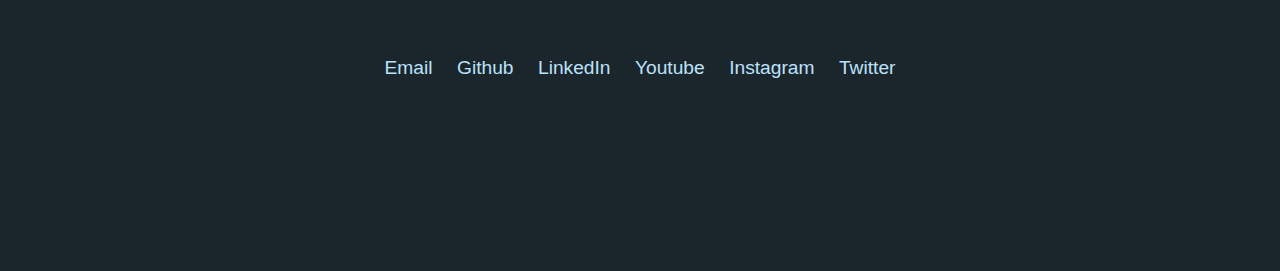
==== commit 558451c8: "added achievements and changed font weight" ====
--- a/index.html
+++ b/index.html
@@ -14,8 +14,8 @@
 
     <meta property="og:type" content="website" />
     <meta property="og:title" content="Vinay Modepalli" />
-    <meta property="og:description" content="Welcome! This is my personal website. You can find links for all my social handles here." />
-    <meta property="og:image" content="/img/vinay-modepalli.jpg" />
+    <meta property="og:description" content="My name is Vinay, I'm a software developer based in Andhra Pradesh, India. I'm good in Python, C/C++, React.Js. Currently I'm focused on building apps based on Express.js & trying to improve my coding skills." />
+    <meta property="og:image" content="/img/vinay.jpg" />
     <meta property="og:url" content="https://vinaymodepalli.com" />
     <meta property="og:site_name" content="Vinay Modepalli" />
     <meta name="twitter:card" content="summary_large_image">
@@ -48,7 +48,7 @@
         <div class="job box">
             <h3 class="title-2">Symphony Talent</h3>
             <p class="time">June 2021 - Present</p>
-            <div class="job-desc">
+            <div class="desc job-desc">
                 <ul>
                     <li>Worked on career pages of some prominent companies</li>
                     <li>Helped the clients in creating talent network forms to collect & analyze information</li>
@@ -62,7 +62,7 @@
         <div class="job box">
             <h3 class="title-2">CyberSRC Consultancy</h3>
             <p class="time">Oct 2020 - Dec 2020</p>
-            <div class="job-desc">
+            <div class="desc job-desc">
                 <ul>
                     <li>Developed multiple screens and components for a React Js application which tracks and manages vulnerabilities in systems</li>
                     <li>Intergated the created components with the company's API</li>
@@ -75,7 +75,7 @@
         <div class="job box">
             <h3 class="title-2">Affine Labs</h3>
             <p class="time">Oct 2019 - Dec 2019</p>
-            <div class="job-desc">
+            <div class="desc job-desc">
                 <ul>
                     <li>Tested the developed website GrabQpons for functionality and efficiency from an end-user perspective</li>
                     <li>Reduced the testing time by around 60% by developing a selenium script using Robotframework in Python</li>
@@ -93,12 +93,45 @@
         <div class="project box">
             <h3 class="title-2">Life Line</h3>
             <p class="time">Tools : <em>React.Js, MySQL</em></p>
-            <div class="proj-desc">
+            <div class="proj-desc desc">
                 <p>A platform where blood recipients can find and request donors.</p>
                 <p><a href="https://github.com/VinayModepalli/lifeline" target="_blank">Find more..</a></p>
             </div>
         </div>
     </section>
+
+    <!--Achievements-->
+    <section class="achievements--">
+        <div class="title-box">
+            <h2 class="title">Achievements</h2>
+        </div>
+        <div class="project box">
+            <div class="proj-desc job-desc desc">
+                <ul>
+                    <li>Secured 350th place out of 5000+ teams at international level in IEEEXtreme 13.0 2020 Hackathon</li>
+                    <li>Secured 1147th place out of 4500+ teams at international level in IEEEXtreme 12.0 2019 Hackathon.</li>
+                    <li>Achieved 1st place out of 30 teams in VALIANT Machine Learning Workshop/Hackathon at Vishnu Institute of Technology & Engineering</li>
+                    <li>Secured 2nd place out of 35 participants in VALIANT Coding Contest at Vishnu Institute of Technology & Engineering</li>
+                    <li>Secured 2nd place out of 37 participants in Anveshana’19 Coding Competition at Sasi Institute of Technology & Engineering</li>
+                    <li>Secured 2nd place out of 24 participants in SITE ACM’s Clash Hacks’19 at Sasi Institute of Technology & Engineering</li>
+                    
+                </ul>
+            </div>
+        </div>
+    </section>
+    <!--End of achievements-->
+    <!--Education-->
+    <section class="education">
+        <div class="title-box">
+            <h2 class="title">Education</h2>
+        </div>
+        <div class="project box">
+            <h3 class="title-2">Sasi Institute of Technology & Engineering</h3>
+            <p class="time">Bachelor of Technology <em>2017 - 2021</em></p>
+            
+        </div>
+    </section>
+    <!--End of Education-->
     <section class="social">
         <div>
             <li><a href="mailto:vinay5f5@sasi.ac.in" target="_blank"><i class="fa-solid fa-envelope"></i> Email</a></li>
--- a/styles.css
+++ b/styles.css
@@ -56,13 +56,17 @@
     font-size: 1rem;
     margin-top: 2px;
 }
-.job-desc li{
+.job-desc li, .desc p{
     line-height: 2.2rem;
     font-size: 1.2rem;
+    font-weight: 200px;
     /*color: rgb(191, 190, 190);*/
     /*color: #c2eaff;*/
     color: #BBE1FA; /*dulling this color #BBE1FA;*/
 
+}
+.desc{
+    font-weight: 200;
 }
 .title p{
     /*color: rgb(12, 96, 191);*/
